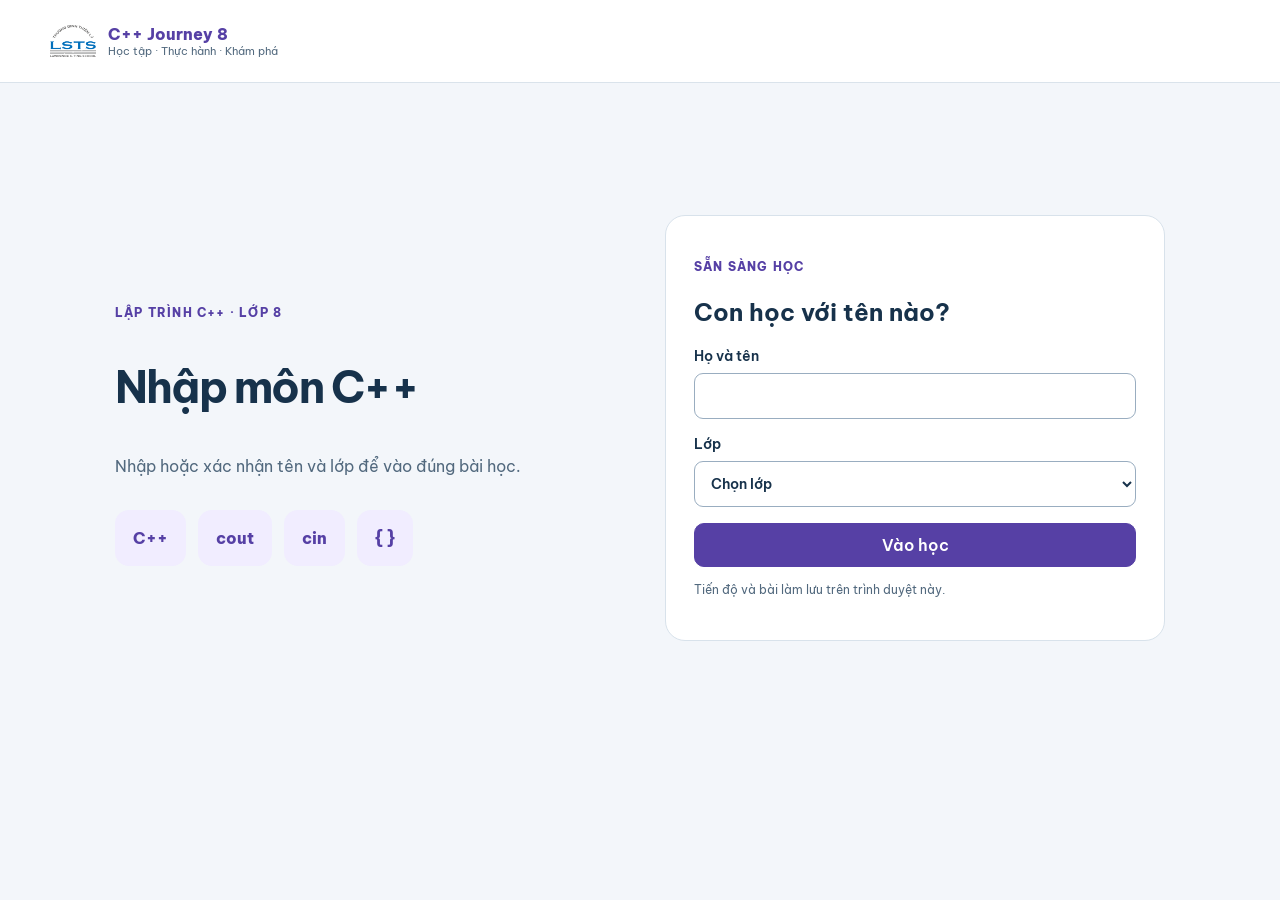
==== bai01/index.html @ 49385857 "Upgrade 12 station games, per-learner randomization and 90-120s sessions" ====
<!doctype html><html lang="vi"><head><meta charset="utf-8"><meta name="viewport" content="width=device-width,initial-scale=1"><meta name="theme-color" content="#5640a5"><title>C++ Journey 8</title><link rel="stylesheet" href="../shared/shell.css?v=1da0cf0101b9"></head><body><div id="app"></div><script src="../course.js?v=1da0cf0101b9"></script><script>window.STANDALONE={...COURSE_CONFIG,base:"../",entry:"bai01"};</script><script src="../shared/store.js?v=1da0cf0101b9"></script><script src="../shared/shell.js?v=1da0cf0101b9"></script></body></html>
---- shared/shell.css ----
@import url('https://fonts.googleapis.com/css2?family=Be+Vietnam+Pro:wght@400;500;600;700;800&display=swap');
:root{font-family:'Be Vietnam Pro',system-ui,sans-serif;color:#17324b;background:#f3f6fa;--accent:#087d78;--wash:#e8f5f2}*{box-sizing:border-box}body{margin:0}button,input,select{font:inherit}button,a{touch-action:manipulation}button{cursor:pointer}button:disabled{opacity:.6;cursor:wait}button:focus-visible,a:focus-visible,input:focus-visible,select:focus-visible{outline:3px solid #d97706;outline-offset:3px}a{color:var(--accent);text-decoration:none}button,.button{display:inline-flex;align-items:center;justify-content:center;gap:8px;border:1px solid #c9d7e3;background:white;color:#17324b;border-radius:10px;min-height:44px;padding:10px 15px;font-weight:600}.primary{background:var(--accent);color:#fff;border-color:var(--accent)}.brand{display:flex;align-items:center;gap:12px;font-weight:800}.brand img{width:46px;height:46px;object-fit:contain}.brand small{display:block;font-size:11px;font-weight:400;color:#52697e}.header{display:flex;justify-content:space-between;align-items:center;gap:16px;padding:18px max(22px,calc((100vw - 1180px)/2));background:#fff;border-bottom:1px solid #dae3eb}.actions{display:flex;align-items:center;gap:8px;flex-wrap:wrap}.container{max-width:1180px;padding:30px 22px 70px;margin:auto}h1{font-size:clamp(28px,4vw,44px);line-height:1.25;letter-spacing:-.04em}p{line-height:1.75;color:#52697e}.eyebrow{font-size:12px;letter-spacing:.1em;text-transform:uppercase;color:var(--accent);font-weight:800}.welcome{display:grid;grid-template-columns:1fr 1fr;gap:50px;align-items:center;max-width:1050px;min-height:70vh;margin:auto}.welcome h1{max-width:530px}.intro-symbols{display:flex;gap:12px;margin-top:30px}.intro-symbols span{display:grid;place-items:center;padding:18px;border-radius:14px;background:var(--wash);color:var(--accent);font-weight:800}.panel{background:white;border:1px solid #d8e2eb;border-radius:20px;padding:28px}.field{display:block;margin:16px 0;font-size:14px;font-weight:600}.field input,.field select{display:block;width:100%;min-height:46px;margin-top:8px;border:1px solid #99adc0;background:white;padding:10px 12px;border-radius:9px;color:#17324b}.hint{font-size:12px}.notice{border:1px solid #b9dacf;background:var(--wash);border-radius:14px;padding:16px 20px;margin:20px 0;font-size:14px;line-height:1.6}.error{background:#fff0ed;color:#9f3028;padding:12px;border-radius:10px}.grid{display:grid;grid-template-columns:repeat(auto-fill,minmax(300px,1fr));gap:18px}.card{display:flex;flex-direction:column;gap:10px;padding:23px;background:white;border:1px solid #d8e2eb;border-radius:18px;color:#17324b}.card:hover{border-color:var(--accent);box-shadow:0 8px 25px #17324b0d}.card h2{font-size:19px;margin:4px 0;line-height:1.45}.card p{font-size:13px;margin:0}.card-bottom{border-top:1px solid #d8e2eb;padding-top:14px;display:flex;justify-content:space-between;font-size:13px}.stats{display:flex;gap:20px;flex-wrap:wrap;margin:20px 0}.stats div{padding:16px 25px;background:white;border:1px solid #d8e2eb;border-radius:14px}.stats b{font-size:26px}.stats small{display:block;color:#52697e}.bar{height:50px;display:flex;align-items:center;justify-content:space-between;gap:8px;background:white;border-bottom:1px solid #d8e2eb;padding:3px 10px}.bar button{padding:5px 9px;font-size:12px}.bar .title{font-size:12px;max-width:44%;white-space:nowrap;overflow:hidden;text-overflow:ellipsis}.bar .status{font-size:11px;color:#52697e}.frame{width:100%;height:calc(100dvh - 50px);display:block;border:0}.tools{position:fixed;top:54px;right:10px;width:min(350px,calc(100vw - 20px));z-index:100;background:white;padding:18px;border:1px solid #c9d7e3;border-radius:14px;box-shadow:0 15px 40px #17324b25}.tools button{width:100%;margin:4px 0;justify-content:flex-start}.tools p{font-size:12px}.footer{padding:25px;text-align:center;font-size:12px;color:#52697e}dialog{border:1px solid #c9d7e3;border-radius:18px;max-width:560px;width:calc(100vw - 30px);padding:25px;max-height:90dvh}dialog::backdrop{background:#112d4266}.hidden{display:none!important}.lesson-page{overflow:hidden}@media(max-width:650px){.welcome{grid-template-columns:1fr;gap:18px;min-height:0}.welcome h1{font-size:29px}.intro-symbols{display:none}.container{padding:24px 16px}.panel{padding:22px}.header{padding:13px 16px}.header .brand{font-size:14px}.grid{grid-template-columns:1fr}.bar .title{display:none}.bar .status{max-width:110px;overflow:hidden;white-space:nowrap;text-overflow:ellipsis}.bar .actions{gap:5px}.stats{gap:8px}.stats div{flex:1;padding:12px}.footer{font-size:11px}}@media(prefers-reduced-motion:reduce){*{scroll-behavior:auto!important;animation:none!important;transition:none!important}}

.bar .actions{flex-wrap:nowrap;flex-shrink:0}.bar button{white-space:nowrap}.bar #back{flex-shrink:0}@media(max-width:650px){.bar .status{display:none}.bar{justify-content:space-between}.bar .actions{gap:6px}}

.resume{display:flex;align-items:center;justify-content:space-between;gap:16px;background:var(--wash);border:1px solid #bdd4d6;border-radius:18px;padding:20px}.resume h2{margin:8px 0;font-size:22px}.resume p{margin:0;font-size:13px}.course-filters{display:grid;grid-template-columns:2fr 1.5fr 1fr 1fr;gap:12px;margin-top:25px}.course-filters label{font-size:12px;font-weight:700}.course-filters input,.course-filters select{display:block;width:100%;font:inherit;min-height:44px;margin-top:7px;padding:10px;border:1px solid #b0c4d2;border-radius:9px;background:white}.card[hidden]{display:none!important}@media(max-width:700px){.course-filters{grid-template-columns:1fr 1fr}.resume{align-items:flex-start;flex-direction:column}.resume .button{width:100%}}

.world-page .bar{display:none}.world-page .frame{height:100dvh}.hope-choice{margin:12px 0}.hope-toggle{font:inherit;padding:10px 12px;border:1px solid #d1aa4d;border-radius:10px;background:#fff6d9;color:#765117;min-height:44px}
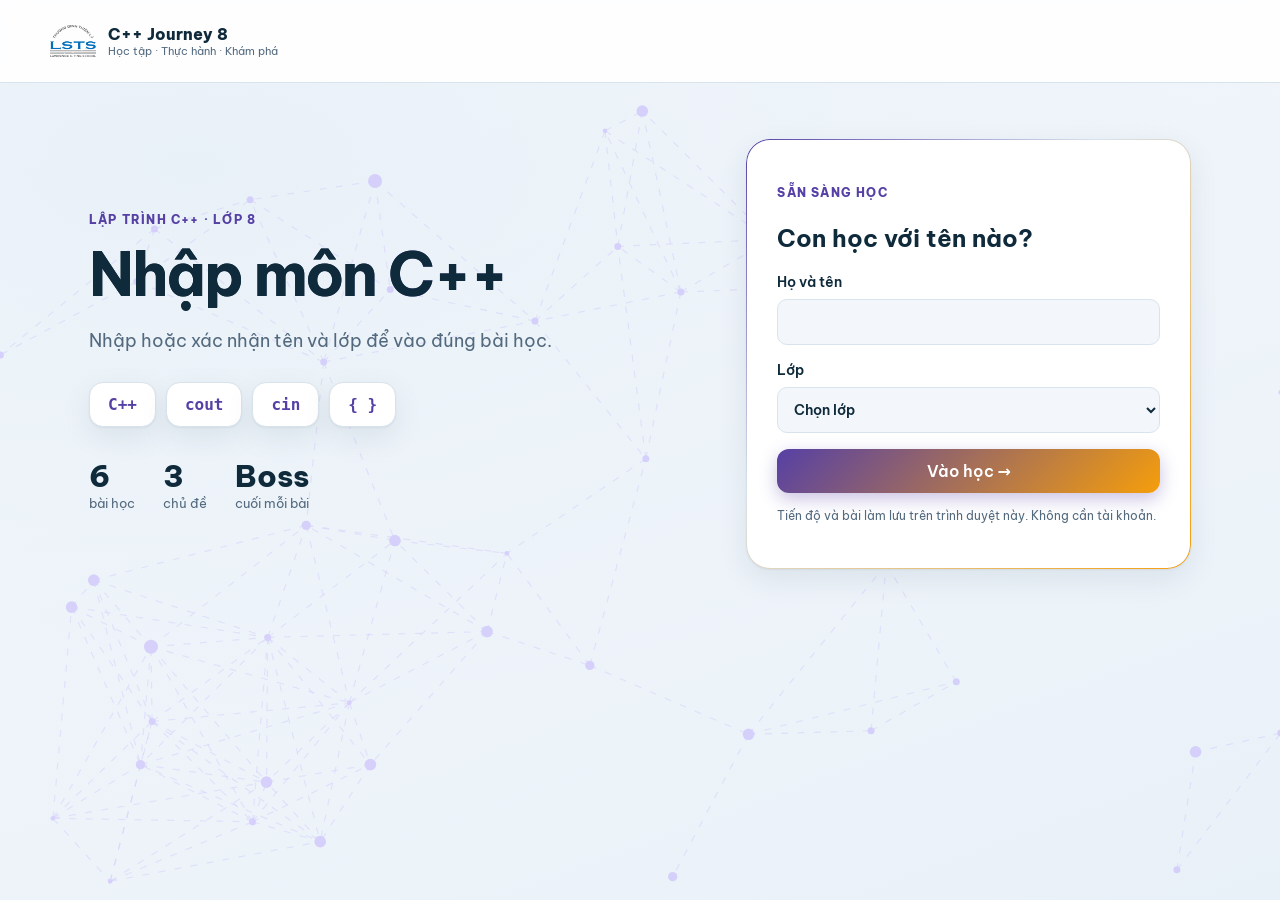
==== commit c512a6fe: "Game: 20 tro co dien, cap 1-5 tang dan theo bai/chang, ten tu nhien Co-Authored-By: Claude Opus 5.5 " ====
--- a/bai01/index.html
+++ b/bai01/index.html
@@ -1 +1 @@
-<!doctype html><html lang="vi"><head><meta charset="utf-8"><meta name="viewport" content="width=device-width,initial-scale=1"><meta name="theme-color" content="#5640a5"><title>C++ Journey 8</title><link rel="stylesheet" href="../shared/shell.css?v=1da0cf0101b9"></head><body><div id="app"></div><script src="../course.js?v=1da0cf0101b9"></script><script>window.STANDALONE={...COURSE_CONFIG,base:"../",entry:"bai01"};</script><script src="../shared/store.js?v=1da0cf0101b9"></script><script src="../shared/shell.js?v=1da0cf0101b9"></script></body></html>+<!doctype html><html lang="vi"><head><meta charset="utf-8"><meta name="viewport" content="width=device-width,initial-scale=1"><meta name="theme-color" content="#5640a5"><title>C++ Journey 8</title><link rel="stylesheet" href="../shared/shell.css?v=648cbdfc9300"><link rel="stylesheet" href="../shared/lab.css?v=648cbdfc9300"><script src="../shared/lab-shell.js?v=648cbdfc9300"></script></head><body><div id="app"></div><script src="../course.js?v=648cbdfc9300"></script><script>window.STANDALONE={...COURSE_CONFIG,base:"../",entry:"bai01"};</script><script src="../shared/store.js?v=648cbdfc9300"></script><script src="../shared/shell.js?v=648cbdfc9300"></script></body></html>
--- a/shared/lab.css
+++ b/shared/lab.css
@@ -0,0 +1,149 @@
+/* Giao diện "lab" (11/10/2026) — trang vào, trang khoá, thanh bài học. Bật bằng html[data-ui=lab].
+ * Màu theo khoá: html[data-course=ml-level1] (Data Lab, sáng) · html[data-course=dl-11] (Deep Lab, tối). */
+html[data-ui=lab]{
+  --lab-bg:#F3F7FB;--lab-bg2:#E9F1F8;--lab-ink:#0E2A3B;--lab-muted:#52697E;--lab-card:#FFFFFF;--lab-line:#D9E3EC;
+  --lab-a1:#0D9488;--lab-a2:#2563EB;--lab-a3:#F59E0B;--lab-hero1:#0B3B4A;--lab-hero2:#0E7C74;--lab-glow:rgba(13,148,136,.35);
+  --lab-net:#7DD3C7;--lab-chip:#E3F4F1;--lab-chip-ink:#0B6B64;--lab-shadow:0 1px 2px rgba(14,42,59,.06),0 10px 30px rgba(14,42,59,.08);
+  --accent:var(--lab-a1);--wash:var(--lab-chip);
+}
+/* Python, SQL, C++ (12/10/2026): sáng như Data Lab, giữ màu nhận diện cũ của từng khoá. */
+html[data-ui=lab][data-course=python-10]{
+  --lab-a1:#1166A5;--lab-a2:#F59E0B;--lab-a3:#0D9488;--lab-hero1:#0B2E4F;--lab-hero2:#1166A5;--lab-glow:rgba(17,102,165,.32);
+  --lab-net:#93C5FD;--lab-chip:#EAF5FF;--lab-chip-ink:#0B4F82;
+}
+html[data-ui=lab][data-course=sql-11]{
+  --lab-a1:#087D78;--lab-a2:#2563EB;--lab-a3:#F59E0B;--lab-hero1:#0A3B39;--lab-hero2:#087D78;--lab-glow:rgba(8,125,120,.32);
+  --lab-net:#86D9C9;--lab-chip:#E7F6F0;--lab-chip-ink:#06605C;
+}
+html[data-ui=lab][data-course=cpp-8-v2]{
+  --lab-a1:#5640A5;--lab-a2:#F59E0B;--lab-a3:#EC4899;--lab-hero1:#241A4F;--lab-hero2:#5640A5;--lab-glow:rgba(86,64,165,.32);
+  --lab-net:#C4B5FD;--lab-chip:#F1EDFF;--lab-chip-ink:#43308A;
+}
+html[data-ui=lab][data-course=dl-11]{
+  --lab-bg:#0A0F1F;--lab-bg2:#0F1630;--lab-ink:#E8EBF8;--lab-muted:#A2ABCF;--lab-card:#121A35;--lab-line:#28335E;
+  --lab-a1:#8B5CF6;--lab-a2:#22D3EE;--lab-a3:#F472B6;--lab-hero1:#1E1B4B;--lab-hero2:#4C1D95;--lab-glow:rgba(139,92,246,.45);
+  --lab-net:#A78BFA;--lab-chip:#1E2450;--lab-chip-ink:#C4B5FD;--lab-shadow:0 1px 2px rgba(0,0,0,.4),0 14px 40px rgba(0,0,0,.45);
+  color-scheme:dark;
+}
+html[data-ui=lab],html[data-ui=lab] body{background:var(--lab-bg);color:var(--lab-ink)}
+html[data-ui=lab] p{color:var(--lab-muted)}
+html[data-ui=lab] h1,html[data-ui=lab] h2{color:var(--lab-ink)}
+html[data-ui=lab] .eyebrow{color:var(--lab-a1)}
+html[data-ui=lab][data-course=dl-11] .eyebrow{color:var(--lab-a2)}
+html[data-ui=lab] button,html[data-ui=lab] .button{background:var(--lab-card);color:var(--lab-ink);border-color:var(--lab-line);border-radius:12px;transition:transform .15s,box-shadow .15s,border-color .15s}
+html[data-ui=lab] button:hover,html[data-ui=lab] .button:hover{border-color:var(--lab-a1);box-shadow:0 0 0 3px var(--lab-glow)}
+html[data-ui=lab] .primary{background:linear-gradient(135deg,var(--lab-a1),var(--lab-a2));color:#fff;border:0;box-shadow:0 6px 18px var(--lab-glow)}
+html[data-ui=lab] .primary:hover{transform:translateY(-1px)}
+html[data-ui=lab] .field input,html[data-ui=lab] .field select,html[data-ui=lab] .course-filters input,html[data-ui=lab] .course-filters select{background:var(--lab-bg);color:var(--lab-ink);border-color:var(--lab-line);border-radius:10px}
+html[data-ui=lab] .field input:focus,html[data-ui=lab] .field select:focus{border-color:var(--lab-a1);box-shadow:0 0 0 3px var(--lab-glow);outline:0}
+
+/* ---------------- đầu trang */
+html[data-ui=lab] .header.lab-header{background:color-mix(in srgb,var(--lab-card) 86%,transparent);backdrop-filter:blur(10px);border-bottom:1px solid var(--lab-line);position:sticky;top:0;z-index:20}
+html[data-ui=lab] .brand{color:var(--lab-ink)}
+html[data-ui=lab] .brand small{color:var(--lab-muted)}
+html[data-ui=lab][data-course=dl-11] .brand img{filter:brightness(0) invert(1)}
+html[data-ui=lab] .lab-chip{background:var(--lab-chip);color:var(--lab-chip-ink);border-color:transparent;border-radius:999px}
+
+/* ---------------- nền mạng động */
+.lab-net{position:absolute;inset:0;width:100%;height:100%;pointer-events:none;opacity:.55}
+.lab-net line{stroke:var(--lab-net);stroke-width:1;stroke-dasharray:6 8;animation:lab-flow 6s linear infinite;opacity:.55}
+.lab-net circle{fill:var(--lab-net);animation:lab-pulse 3.2s ease-in-out infinite}
+@keyframes lab-flow{to{stroke-dashoffset:-140}}
+@keyframes lab-pulse{0%,100%{opacity:.35}50%{opacity:1}}
+
+/* ---------------- trang vào */
+.lab-gate{position:relative;min-height:calc(100dvh - 83px);overflow:hidden;background:radial-gradient(1200px 600px at 15% 10%,var(--lab-bg2),transparent),linear-gradient(160deg,var(--lab-bg),var(--lab-bg2))}
+.lab-gate-inner{position:relative;max-width:1150px;margin:auto;padding:56px 24px 64px;display:grid;grid-template-columns:1.15fr .85fr;gap:56px;align-items:center}
+.lab-gate-text h1{font-size:clamp(34px,5vw,60px);line-height:1.08;letter-spacing:-.035em;margin:10px 0 18px;max-width:640px;
+  background:linear-gradient(120deg,var(--lab-ink) 30%,var(--lab-a1) 70%,var(--lab-a2));-webkit-background-clip:text;background-clip:text;color:transparent}
+.lab-lead{font-size:18px;max-width:560px}
+html[data-ui=lab] .intro-symbols{display:flex;gap:10px;flex-wrap:wrap;margin-top:26px}
+html[data-ui=lab] .intro-symbols span{padding:12px 18px;border-radius:14px;background:var(--lab-card);color:var(--lab-a1);border:1px solid var(--lab-line);box-shadow:var(--lab-shadow);font-weight:800;font-family:"JetBrains Mono",Consolas,monospace}
+html[data-ui=lab][data-course=dl-11] .intro-symbols span{color:var(--lab-a2);box-shadow:0 0 18px var(--lab-glow)}
+.lab-facts{display:flex;gap:28px;margin:30px 0 0;padding:0}
+.lab-facts div{margin:0}.lab-facts dt{font-size:30px;font-weight:800;color:var(--lab-ink)}.lab-facts dd{margin:0;font-size:13px;color:var(--lab-muted)}
+html[data-ui=lab] .panel.lab-panel{background:var(--lab-card);border:1px solid var(--lab-line);border-radius:24px;box-shadow:var(--lab-shadow);padding:30px;position:relative}
+html[data-ui=lab] .panel.lab-panel::before{content:"";position:absolute;inset:-1px;border-radius:24px;padding:1px;background:linear-gradient(135deg,var(--lab-a1),transparent 40%,var(--lab-a2));-webkit-mask:linear-gradient(#000 0 0) content-box,linear-gradient(#000 0 0);-webkit-mask-composite:xor;mask-composite:exclude;pointer-events:none}
+
+/* ---------------- trang khoá */
+.lab-home{max-width:1200px}
+.lab-hero{position:relative;overflow:hidden;display:grid;grid-template-columns:1fr auto;gap:30px;align-items:center;padding:36px 38px;border-radius:28px;
+  background:linear-gradient(135deg,var(--lab-hero1),var(--lab-hero2));color:#fff;box-shadow:var(--lab-shadow)}
+.lab-hero .lab-net{opacity:.35}
+.lab-hero-text{position:relative}
+.lab-hero h1{color:#fff!important;margin:6px 0 10px;font-size:clamp(28px,4vw,46px)}
+.lab-hero p{color:rgba(255,255,255,.82)!important;max-width:620px}
+.lab-hero .eyebrow{color:rgba(255,255,255,.75)!important}
+.lab-hero .actions button{background:rgba(255,255,255,.12);color:#fff;border-color:rgba(255,255,255,.3)}
+.lab-hero-stats{position:relative;display:flex;align-items:center;gap:22px}
+.lab-hero .stats{flex-direction:column;gap:10px;margin:0}
+.lab-hero .stats div{background:rgba(255,255,255,.1);border:1px solid rgba(255,255,255,.22);color:#fff;padding:10px 16px;border-radius:14px}
+.lab-hero .stats small{color:rgba(255,255,255,.75)}
+.lab-ring{position:relative;width:136px;height:136px}
+.lab-ring svg{width:100%;height:100%;transform:rotate(-90deg)}
+.lab-ring circle{fill:none;stroke-width:12}
+.lab-ring-bg{stroke:rgba(255,255,255,.18)}
+.lab-ring-fg{stroke:url(#none);stroke:#fff;stroke-linecap:round;transition:stroke-dasharray .8s}
+.lab-ring-text{position:absolute;inset:0;display:grid;place-content:center;text-align:center;color:#fff}
+.lab-ring-text b{font-size:30px;line-height:1}.lab-ring-text small{font-size:15px;opacity:.75}.lab-ring-text span{font-size:12px;opacity:.8}
+html[data-ui=lab] .resume.lab-resume{margin-top:22px;background:var(--lab-card);border:1px solid var(--lab-line);border-radius:20px;padding:16px;box-shadow:var(--lab-shadow);display:flex;align-items:center;gap:18px}
+.lab-resume-img{width:150px;height:92px;flex-shrink:0;border-radius:14px;background:var(--lab-bg2) center/cover no-repeat;border:1px solid var(--lab-line)}
+.lab-resume-text{flex:1}.lab-resume-text h2{margin:4px 0;font-size:21px}
+html[data-ui=lab] .notice.lab-notice{background:transparent;border:0;padding:6px 2px;margin:12px 0 0;color:var(--lab-muted);font-size:13px}
+.lab-filters{margin:18px 0 6px;background:var(--lab-card);border:1px solid var(--lab-line);border-radius:16px;padding:10px 16px}
+.lab-filters summary{cursor:pointer;font-weight:700;padding:6px 0;color:var(--lab-ink)}
+.lab-filters .course-filters{margin:10px 0 6px}
+html[data-ui=lab] .course-filters label{color:var(--lab-muted)}
+
+.lab-journey{position:relative;margin-top:10px;padding-left:28px}
+.lab-journey::before{content:"";position:absolute;left:13px;top:20px;bottom:20px;width:3px;border-radius:3px;background:linear-gradient(var(--lab-a1),var(--lab-a2),var(--lab-a3))}
+.lab-module{position:relative;margin:26px 0 8px}
+.lab-module-head{display:flex;align-items:center;gap:14px;margin:0 0 14px}
+.lab-module-head h2{margin:0;font-size:22px}
+.lab-module-head .eyebrow{margin:0}
+.lab-module-no{position:absolute;left:-28px;width:30px;height:30px;border-radius:50%;display:grid;place-items:center;font-weight:800;font-size:14px;color:#fff;
+  background:linear-gradient(135deg,var(--lab-a1),var(--lab-a2));box-shadow:0 0 0 5px var(--lab-bg),0 0 16px var(--lab-glow)}
+.lab-module-progress{margin-left:auto;display:flex;align-items:center;gap:10px;font-size:13px;color:var(--lab-muted);min-width:170px}
+.lab-module-progress i{flex:1;height:8px;border-radius:8px;background:var(--lab-line);position:relative;overflow:hidden}
+.lab-module-progress i::after{content:"";position:absolute;inset:0;width:calc(var(--p)*100%);background:linear-gradient(90deg,var(--lab-a1),var(--lab-a2));border-radius:8px}
+.grid.lab-grid{grid-template-columns:repeat(auto-fill,minmax(260px,1fr));gap:16px}
+html[data-ui=lab] .card.lab-card{padding:0;overflow:hidden;gap:0;background:var(--lab-card);border:1px solid var(--lab-line);border-radius:20px;color:var(--lab-ink);transition:transform .18s,box-shadow .18s,border-color .18s}
+html[data-ui=lab] .card.lab-card:hover{transform:translateY(-4px);border-color:var(--lab-a1);box-shadow:0 14px 34px var(--lab-glow)}
+.lab-cover{position:relative;height:130px;background:var(--lab-bg2) center/cover no-repeat;border-bottom:1px solid var(--lab-line)}
+.lab-cover::after{content:"";position:absolute;inset:0;background:linear-gradient(180deg,transparent 45%,rgba(0,0,0,.28))}
+.lab-cover-empty{background:linear-gradient(135deg,var(--lab-hero1),var(--lab-hero2))}
+.lab-cover-icon{position:absolute;inset:0;display:grid;place-items:center;font-size:44px;color:rgba(255,255,255,.75)}
+.lab-num{position:absolute;left:12px;bottom:10px;z-index:1;min-width:38px;height:38px;padding:0 8px;border-radius:12px;display:grid;place-items:center;font-weight:800;font-size:17px;color:#fff;background:rgba(0,0,0,.45);backdrop-filter:blur(4px)}
+.lab-kind{position:absolute;right:10px;top:10px;z-index:1;font-size:11px;font-weight:800;letter-spacing:.05em;text-transform:uppercase;padding:5px 9px;border-radius:999px;color:#fff;background:var(--lab-a2)}
+.lab-kind-activity{background:var(--lab-a3);color:#1f1300}
+.lab-card-body{padding:14px 16px 14px;display:flex;flex-direction:column;gap:6px;flex:1}
+html[data-ui=lab] .lab-card h2{font-size:17px;margin:0;line-height:1.4}
+html[data-ui=lab] .lab-card .card-bottom{margin-top:auto;border-top:1px solid var(--lab-line)}
+.lab-state.is-done{color:#16A34A;font-weight:700}.lab-state.is-started{color:var(--lab-a3);font-weight:700}
+html[data-ui=lab] .footer{color:var(--lab-muted)}
+
+/* ---------------- thanh bài học (trong khung) */
+html[data-ui=lab] .bar{background:linear-gradient(90deg,var(--lab-hero1),var(--lab-hero2));border:0;color:#fff}
+html[data-ui=lab] .bar .title{color:#fff;font-weight:700;font-size:13px}
+html[data-ui=lab] .bar .status{color:rgba(255,255,255,.75)}
+html[data-ui=lab] .bar button{background:rgba(255,255,255,.12);color:#fff;border-color:rgba(255,255,255,.28)}
+html[data-ui=lab] .tools{background:var(--lab-card);color:var(--lab-ink);border-color:var(--lab-line)}
+html[data-ui=lab] dialog{background:var(--lab-card);color:var(--lab-ink);border-color:var(--lab-line)}
+
+@media(max-width:820px){
+  .lab-gate-inner{grid-template-columns:1fr;gap:26px;padding:28px 16px 40px}
+  .lab-gate-text h1{font-size:34px}
+  .lab-hero{grid-template-columns:1fr;padding:24px 20px}
+  .lab-hero-stats{justify-content:flex-start}
+  .lab-ring{width:110px;height:110px}
+  .lab-journey{padding-left:22px}
+  .lab-module-no{left:-22px;width:26px;height:26px;font-size:12px}
+  .lab-journey::before{left:10px}
+  .lab-module-head{flex-wrap:wrap}
+  .lab-module-progress{margin-left:0;min-width:100%}
+  .lab-resume-img{display:none}
+  html[data-ui=lab] .resume.lab-resume{flex-direction:column;align-items:stretch}
+}
+@media(prefers-reduced-motion:reduce){.lab-net line,.lab-net circle{animation:none!important}}
+/* trang bài: tiêu đề đã có trong đầu bài (iframe) nên ẩn ở thanh ngoài */
+html[data-ui=lab] .lesson-page .bar .title{visibility:hidden}
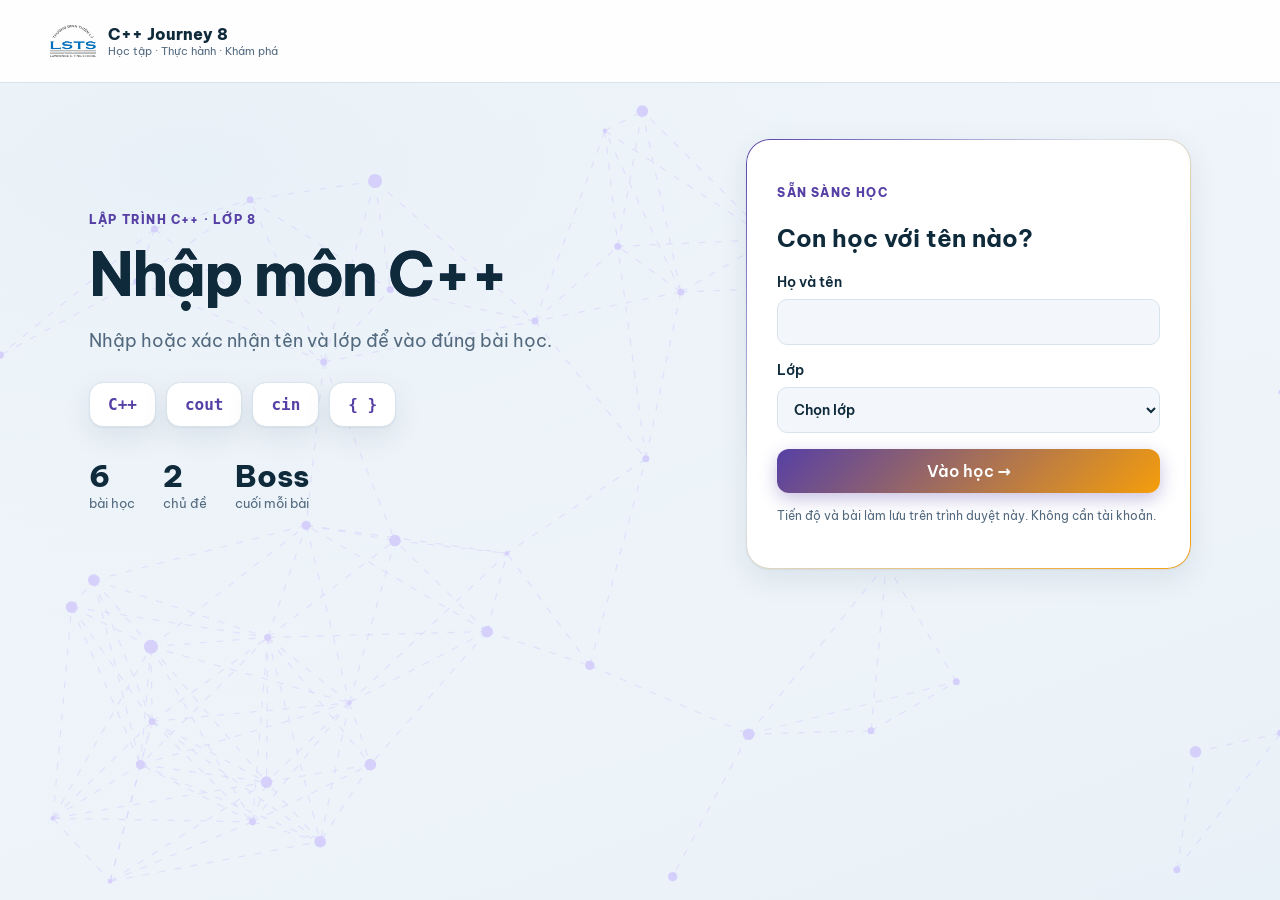
==== commit 8ac4dc29: "Simplify C++ lessons 2-6 around a shop scenario and group transfer tasks" ====
--- a/bai01/index.html
+++ b/bai01/index.html
@@ -1 +1 @@
-<!doctype html><html lang="vi"><head><meta charset="utf-8"><meta name="viewport" content="width=device-width,initial-scale=1"><meta name="theme-color" content="#5640a5"><title>C++ Journey 8</title><link rel="stylesheet" href="../shared/shell.css?v=648cbdfc9300"><link rel="stylesheet" href="../shared/lab.css?v=648cbdfc9300"><script src="../shared/lab-shell.js?v=648cbdfc9300"></script></head><body><div id="app"></div><script src="../course.js?v=648cbdfc9300"></script><script>window.STANDALONE={...COURSE_CONFIG,base:"../",entry:"bai01"};</script><script src="../shared/store.js?v=648cbdfc9300"></script><script src="../shared/shell.js?v=648cbdfc9300"></script></body></html>+<!doctype html><html lang="vi"><head><meta charset="utf-8"><meta name="viewport" content="width=device-width,initial-scale=1"><meta name="theme-color" content="#5640a5"><title>C++ Journey 8</title><link rel="stylesheet" href="../shared/shell.css?v=5a4c9bf8386c"><link rel="stylesheet" href="../shared/lab.css?v=5a4c9bf8386c"><script src="../shared/lab-shell.js?v=5a4c9bf8386c"></script></head><body><div id="app"></div><script src="../course.js?v=5a4c9bf8386c"></script><script>window.STANDALONE={...COURSE_CONFIG,base:"../",entry:"bai01"};</script><script src="../shared/store.js?v=5a4c9bf8386c"></script><script src="../shared/shell.js?v=5a4c9bf8386c"></script></body></html>
